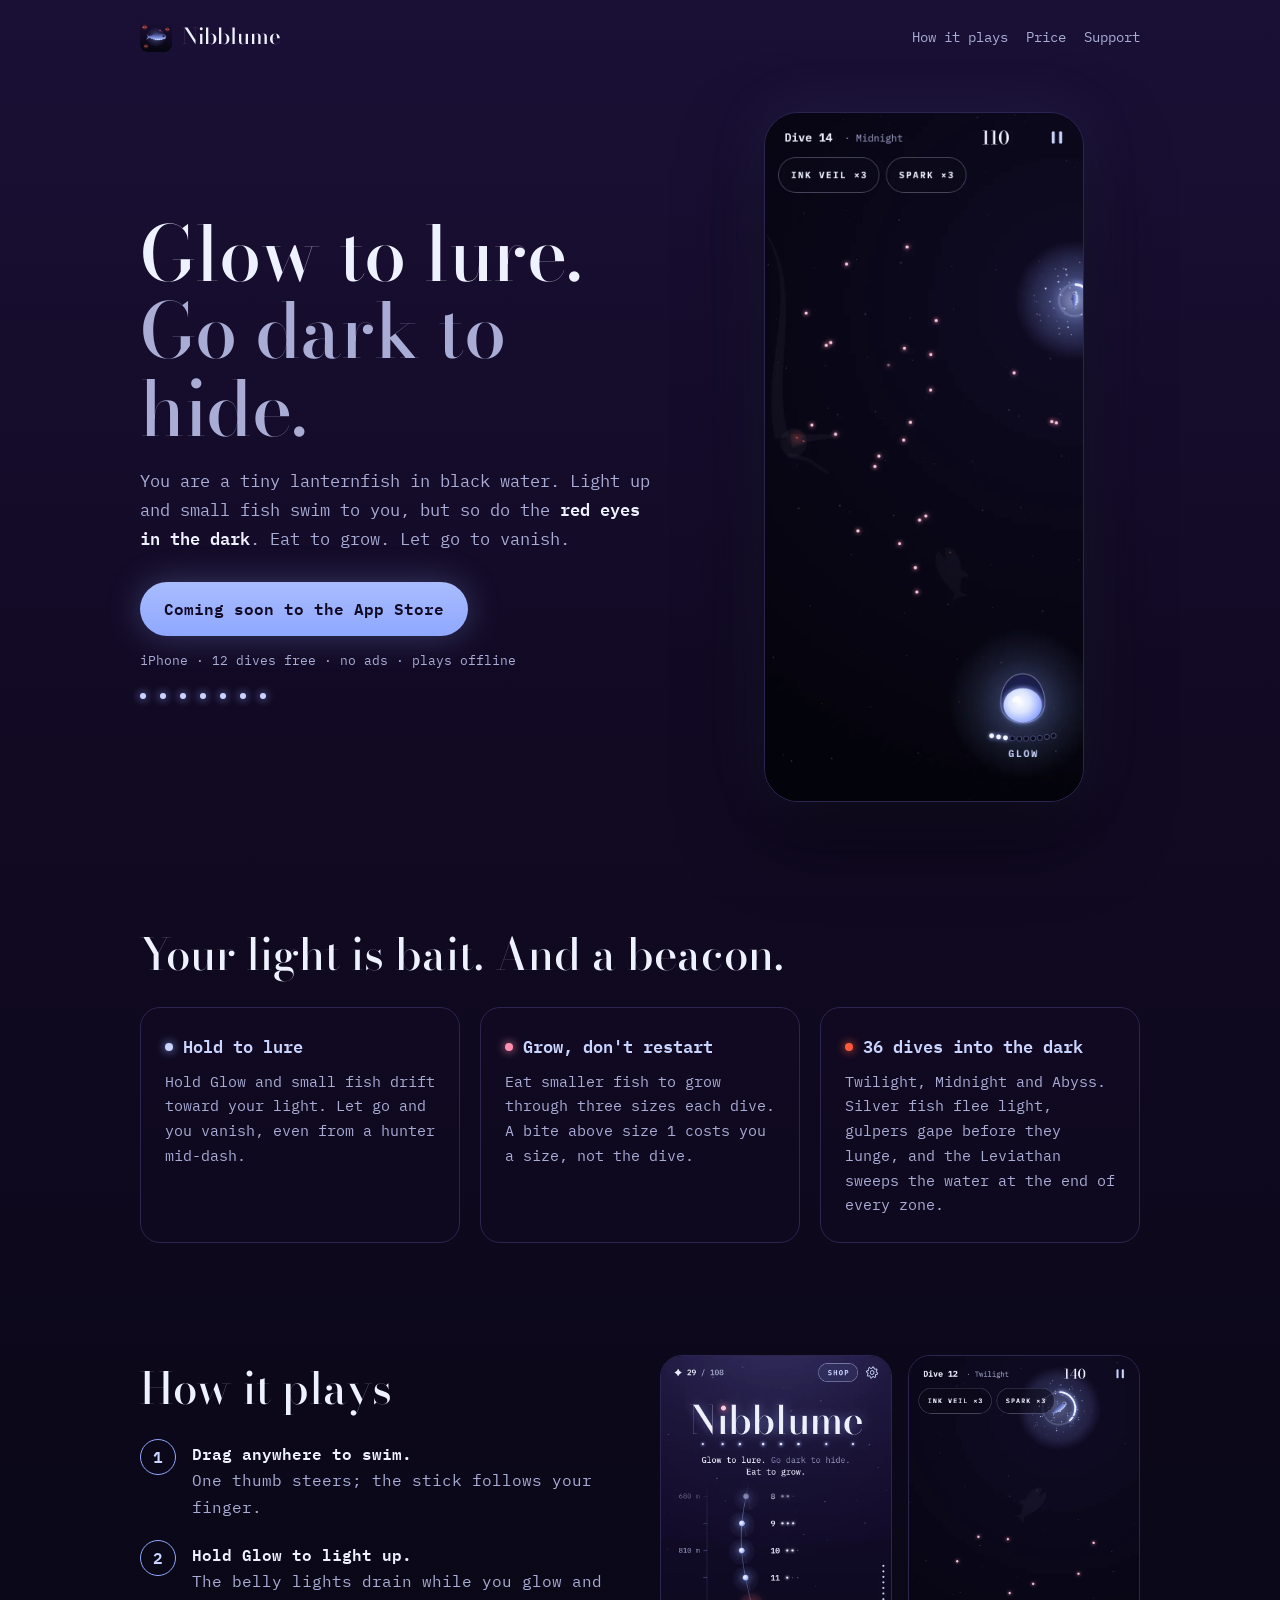
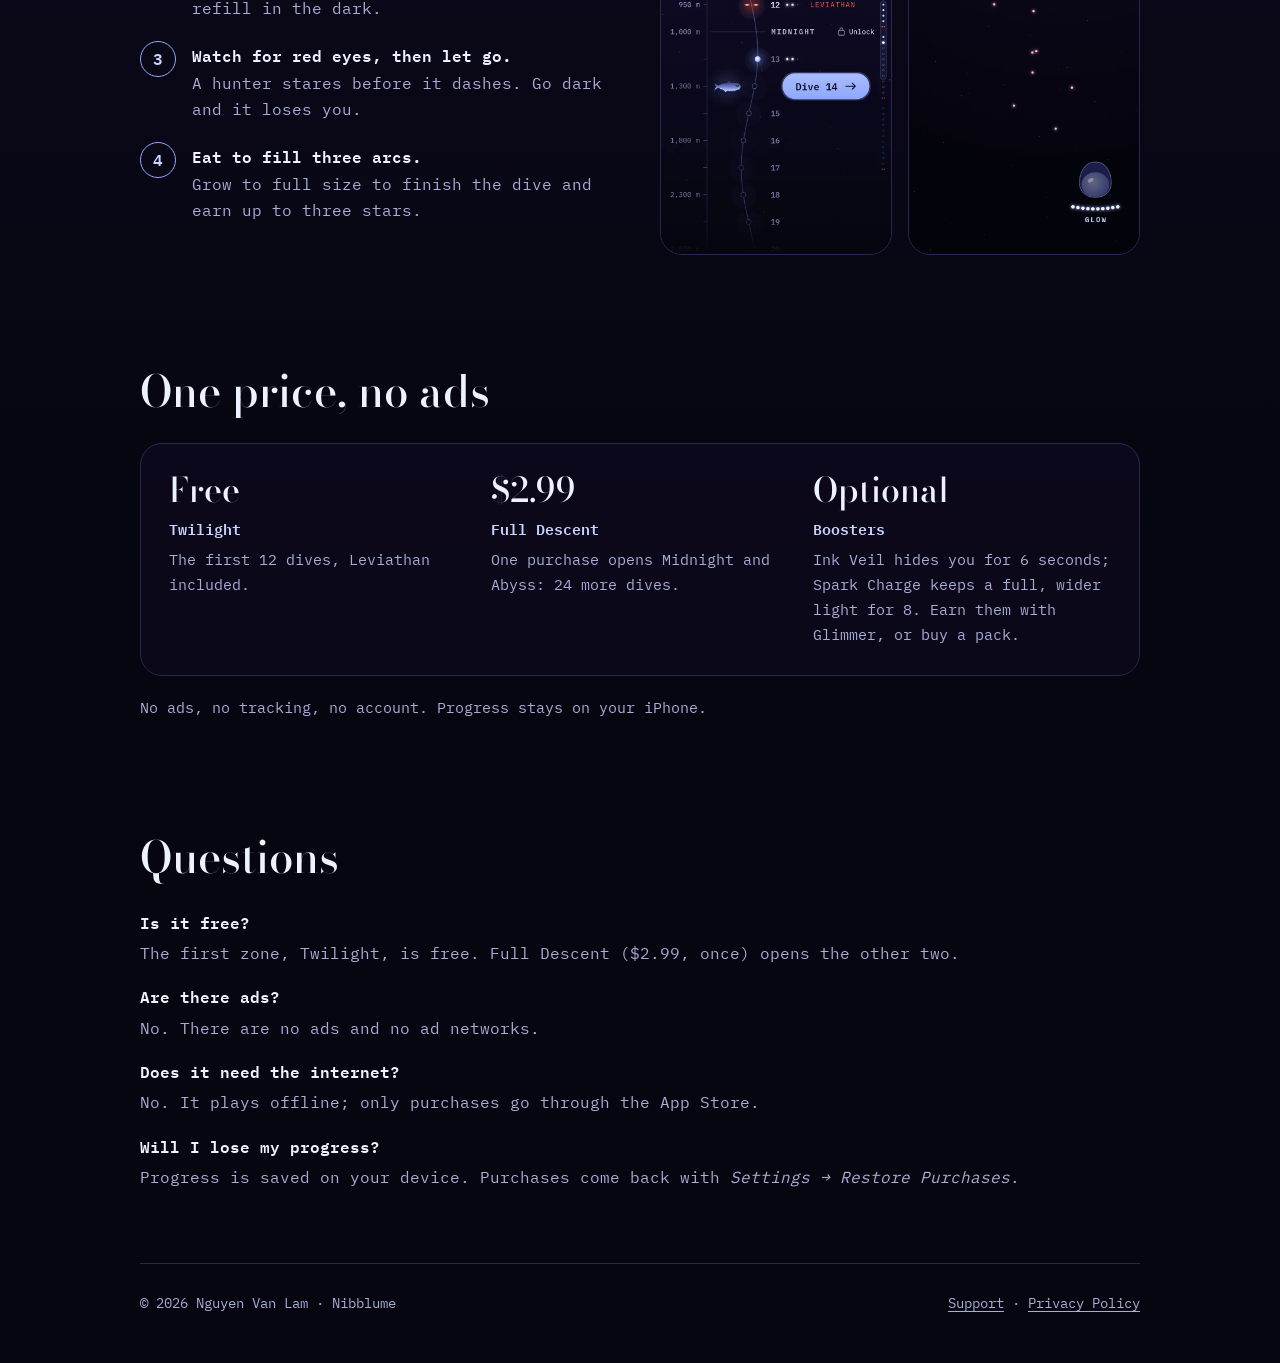
==== index.html @ 59c9d9d5 "feat: landing page, privacy and support for Nibblume Static HTML/CSS in the game's C v2 look (ink-vi" ====
<!doctype html>
<html lang="en">
<head>
<meta charset="utf-8">
<meta name="viewport" content="width=device-width, initial-scale=1">
<title>Nibblume: Glow to Lure, Go Dark to Hide (iPhone)</title>
<meta name="description" content="An iPhone game: you are a tiny lanternfish in black water. Hold Glow to lure small fish, let go to hide from red eyes, eat to grow. 12 dives free, no ads, plays offline.">
<link rel="canonical" href="https://nguyenvanlamm.github.io/nibblume-site/">
<link rel="icon" href="assets/img/favicon.svg" type="image/svg+xml">
<link rel="apple-touch-icon" href="assets/img/apple-touch-icon.png">
<meta name="theme-color" content="#1A1036">
<meta property="og:type" content="website">
<meta property="og:title" content="Nibblume: glow to lure, go dark to hide">
<meta property="og:description" content="A tiny lanternfish in black water. Light up and small fish swim to you, but so do the red eyes in the dark.">
<meta property="og:url" content="https://nguyenvanlamm.github.io/nibblume-site/">
<meta property="og:image" content="https://nguyenvanlamm.github.io/nibblume-site/assets/img/icon-512.png">
<link rel="stylesheet" href="assets/site.css">
</head>
<body>
<a class="skip" href="#main">Skip to content</a>
<div class="wrap">
  <header class="top">
    <a class="brand" href="./"><img src="assets/img/apple-touch-icon.png" alt="" width="32" height="32">Nibblume</a>
    <nav aria-label="Site"><a href="#how">How it plays</a><a href="#price">Price</a><a href="support.html">Support</a></nav>
  </header>

  <main id="main">
    <div class="hero">
      <div>
        <h1>Glow to lure.<br><span class="dark">Go dark to hide.</span></h1>
        <p class="lede">You are a tiny lanternfish in black water. Light up and small fish swim to you, but so do the
          <strong>red eyes in the dark</strong>. Eat to grow. Let go to vanish.</p>
        <span class="badge" role="text">Coming soon to the App Store</span>
        <span class="note">iPhone · 12 dives free · no ads · plays offline</span>
        <ul class="belly" aria-hidden="true"><li></li><li></li><li></li><li></li><li></li><li></li><li></li></ul>
      </div>
      <img class="phone" src="assets/img/dive14-glow.webp" width="390" height="844"
        alt="A dive at night: the glowing lanternfish lights a circle of water while pink prey lights drift nearby and the Glow button waits at the bottom right.">
    </div>

    <section aria-labelledby="why">
      <h2 id="why">Your light is bait. And a beacon.</h2>
      <div class="features">
        <div class="card">
          <h3><span class="dot peri" aria-hidden="true"></span>Hold to lure</h3>
          <p>Hold Glow and small fish drift toward your light. Let go and you vanish, even from a hunter mid-dash.</p>
        </div>
        <div class="card">
          <h3><span class="dot coral" aria-hidden="true"></span>Grow, don't restart</h3>
          <p>Eat smaller fish to grow through three sizes each dive. A bite above size 1 costs you a size, not the dive.</p>
        </div>
        <div class="card">
          <h3><span class="dot ember" aria-hidden="true"></span>36 dives into the dark</h3>
          <p>Twilight, Midnight and Abyss. Silver fish flee light, gulpers gape before they lunge, and the Leviathan
            sweeps the water at the end of every zone.</p>
        </div>
      </div>
    </section>

    <section id="how" aria-labelledby="how-h">
      <div class="plays">
        <div>
          <h2 id="how-h">How it plays</h2>
          <ol class="steps">
            <li><strong>Drag anywhere to swim.</strong>One thumb steers; the stick follows your finger.</li>
            <li><strong>Hold Glow to light up.</strong>The belly lights drain while you glow and refill in the dark.</li>
            <li><strong>Watch for red eyes, then let go.</strong>A hunter stares before it dashes. Go dark and it loses you.</li>
            <li><strong>Eat to fill three arcs.</strong>Grow to full size to finish the dive and earn up to three stars.</li>
          </ol>
        </div>
        <div class="shots">
          <img src="assets/img/home-14.webp" width="390" height="844" loading="lazy"
            alt="The home screen: a descent of 36 lights from Twilight into Midnight, with the next dive button.">
          <img src="assets/img/dive12-leviathan.webp" width="390" height="844" loading="lazy"
            alt="The last dive of Twilight: the lanternfish near the surface while prey lights scatter in the dark below.">
        </div>
      </div>
    </section>

    <section id="price" aria-labelledby="price-h">
      <h2 id="price-h">One price, no ads</h2>
      <div class="price">
        <div><div class="amt">Free</div><h3>Twilight</h3><p>The first 12 dives, Leviathan included.</p></div>
        <div><div class="amt">$2.99</div><h3>Full Descent</h3><p>One purchase opens Midnight and Abyss: 24 more dives.</p></div>
        <div><div class="amt">Optional</div><h3>Boosters</h3><p>Ink Veil hides you for 6 seconds; Spark Charge keeps a full, wider light for 8. Earn them with Glimmer, or buy a pack.</p></div>
      </div>
      <p class="honest">No ads, no tracking, no account. Progress stays on your iPhone.</p>
    </section>

    <section aria-labelledby="faq-h">
      <h2 id="faq-h">Questions</h2>
      <dl class="faq">
        <dt>Is it free?</dt>
        <dd>The first zone, Twilight, is free. Full Descent ($2.99, once) opens the other two.</dd>
        <dt>Are there ads?</dt>
        <dd>No. There are no ads and no ad networks.</dd>
        <dt>Does it need the internet?</dt>
        <dd>No. It plays offline; only purchases go through the App Store.</dd>
        <dt>Will I lose my progress?</dt>
        <dd>Progress is saved on your device. Purchases come back with <em>Settings → Restore Purchases</em>.</dd>
      </dl>
    </section>
  </main>

  <footer>
    <span>© 2026 Nguyen Van Lam · Nibblume</span>
    <span><a href="support.html">Support</a> · <a href="privacy.html">Privacy Policy</a></span>
  </footer>
</div>
</body>
</html>
---- assets/site.css ----
/* Nibblume site. Direction C v2: ink-violet water, periwinkle light for the fish and actions, coral for prey,
   ember for eyes. No amber, teal or lime. */
@font-face { font-family: "Bodoni Moda"; font-weight: 500; font-display: swap;
  src: url("fonts/bodoni_display_500.ttf") format("truetype"); }
@font-face { font-family: "IBM Plex Mono"; font-weight: 400; font-display: swap;
  src: url("fonts/plex_mono_400.ttf") format("truetype"); }
@font-face { font-family: "IBM Plex Mono"; font-weight: 600; font-display: swap;
  src: url("fonts/plex_mono_600.ttf") format("truetype"); }

:root {
  --ink0: #05060F; --ink1: #120A24; --ink2: #1A1036; --rim: #2C2550;
  --text: #EEF1FF; --muted: #A9ADD6; --peri: #8FA8FF; --peri-l: #C9D4FF; --coral: #FF8FB1; --ember: #FF5A3C;
  --serif: "Bodoni Moda", "Didot", Georgia, serif;
  --mono: "IBM Plex Mono", ui-monospace, "SF Mono", Menlo, monospace;
  color-scheme: dark;
}
* { box-sizing: border-box; }
html { -webkit-text-size-adjust: 100%; }
body {
  margin: 0; color: var(--text); background-color: var(--ink0);
  /* Deeper the further you scroll. */
  background-image: linear-gradient(180deg, var(--ink2) 0, var(--ink1) 700px, var(--ink0) 2200px);
  background-repeat: no-repeat;
  font: 400 16px/1.65 var(--mono);
  overflow-x: hidden;
}
img { max-width: 100%; height: auto; display: block; }
a { color: var(--peri-l); text-underline-offset: 3px; }
a:focus-visible { outline: 2px solid var(--peri); outline-offset: 3px; border-radius: 4px; }
.wrap { max-width: 1040px; margin: 0 auto; padding: 0 20px; }
.skip { position: absolute; left: -9999px; }
.skip:focus { left: 16px; top: 16px; background: var(--peri); color: var(--ink0); padding: 8px 12px; z-index: 2; }

header.top { display: flex; align-items: center; justify-content: space-between; padding: 20px 0; }
.brand { display: flex; align-items: center; gap: 10px; color: var(--text); text-decoration: none;
  font: 500 22px/1 var(--serif); }
.brand img { width: 32px; height: 32px; border-radius: 8px; }
nav a { margin-left: 18px; font-size: 14px; color: var(--muted); text-decoration: none; white-space: nowrap; }
nav a:hover { color: var(--peri-l); }

.hero { display: grid; grid-template-columns: 1.1fr .9fr; gap: 40px; align-items: center; padding: 40px 0 72px; }
.hero h1 { font: 500 clamp(44px, 7vw, 76px)/1.02 var(--serif); margin: 0 0 20px; letter-spacing: -.5px; }
.hero h1 .dark { color: var(--muted); }
.lede { font-size: 17px; color: var(--muted); max-width: 34em; margin: 0 0 28px; }
.lede strong { color: var(--text); font-weight: 600; }
.badge { display: inline-flex; align-items: center; gap: 10px; padding: 14px 24px; border-radius: 999px;
  background: linear-gradient(180deg, #A9BCFF, var(--peri)); color: var(--ink1); font-weight: 600;
  box-shadow: 0 0 34px rgba(143, 168, 255, .3); }
.note { display: block; margin-top: 14px; font-size: 13px; color: var(--muted); }
.belly { display: flex; gap: 14px; margin: 22px 0 0; padding: 0; list-style: none; }
.belly li { width: 6px; height: 6px; border-radius: 50%; background: var(--peri-l); box-shadow: 0 0 8px var(--peri); }
.phone { max-width: 320px; margin: 0 auto; border-radius: 34px; overflow: hidden; border: 1px solid var(--rim);
  box-shadow: 0 30px 80px rgba(0, 0, 0, .55), 0 0 60px rgba(143, 168, 255, .12); }

section { padding: 56px 0; }
h2 { font: 500 clamp(32px, 4.6vw, 44px)/1.1 var(--serif); margin: 0 0 28px; }
.features { display: grid; grid-template-columns: repeat(3, 1fr); gap: 20px; }
.card { border: 1px solid var(--rim); border-radius: 20px; padding: 24px; background: rgba(18, 10, 36, .55); }
.card h3 { margin: 0 0 10px; font-size: 17px; font-weight: 600; color: var(--peri-l); }
.card p { margin: 0; color: var(--muted); font-size: 15px; }
.card .dot { display: inline-block; width: 8px; height: 8px; border-radius: 50%; margin-right: 10px; vertical-align: 2px; }
.dot.peri { background: var(--peri-l); box-shadow: 0 0 10px var(--peri); }
.dot.coral { background: var(--coral); box-shadow: 0 0 10px var(--coral); }
.dot.ember { background: var(--ember); box-shadow: 0 0 10px var(--ember); }

.plays { display: grid; grid-template-columns: 1fr 1fr; gap: 40px; align-items: center; }
.steps { counter-reset: s; list-style: none; margin: 0; padding: 0; }
.steps li { counter-increment: s; position: relative; padding: 0 0 22px 52px; color: var(--muted); }
.steps li::before { content: counter(s); position: absolute; left: 0; top: -2px; width: 34px; height: 34px;
  border-radius: 50%; border: 1px solid var(--peri); color: var(--peri-l); display: grid; place-items: center;
  font-weight: 600; }
.steps strong { display: block; color: var(--text); font-weight: 600; }
.shots { display: grid; grid-template-columns: 1fr 1fr; gap: 16px; }
.shots img { border-radius: 22px; border: 1px solid var(--rim); }

.price { border: 1px solid var(--rim); border-radius: 22px; padding: 28px; display: grid;
  grid-template-columns: repeat(3, 1fr); gap: 24px; background: rgba(18, 10, 36, .55); }
.price h3 { margin: 0 0 6px; font-size: 15px; font-weight: 600; color: var(--peri-l); }
.price p { margin: 0; color: var(--muted); font-size: 15px; }
.price .amt { font: 500 34px/1.1 var(--serif); color: var(--text); margin-bottom: 8px; }
.honest { margin: 20px 0 0; color: var(--muted); font-size: 15px; }

.faq dt { font-weight: 600; margin-top: 18px; }
.faq dd { margin: 4px 0 0; color: var(--muted); }

footer { border-top: 1px solid var(--rim); padding: 28px 0 48px; color: var(--muted); font-size: 14px;
  display: flex; flex-wrap: wrap; gap: 18px; justify-content: space-between; }
footer a { color: var(--muted); }

/* Text pages. */
.doc { max-width: 680px; padding: 24px 0 56px; }
.doc h1 { font: 500 44px/1.1 var(--serif); margin: 16px 0 6px; }
.doc h2 { font-size: 28px; margin: 36px 0 8px; }
.doc p, .doc li { color: var(--muted); }
.doc strong, .doc em { color: var(--text); }

@media (max-width: 820px) {
  .hero, .plays { grid-template-columns: 1fr; }
  .features, .price { grid-template-columns: 1fr; }
  .hero { padding-top: 16px; }
  nav a { margin-left: 12px; }
}
@media (max-width: 480px) {
  nav a[href^="#"] { display: none; }
}
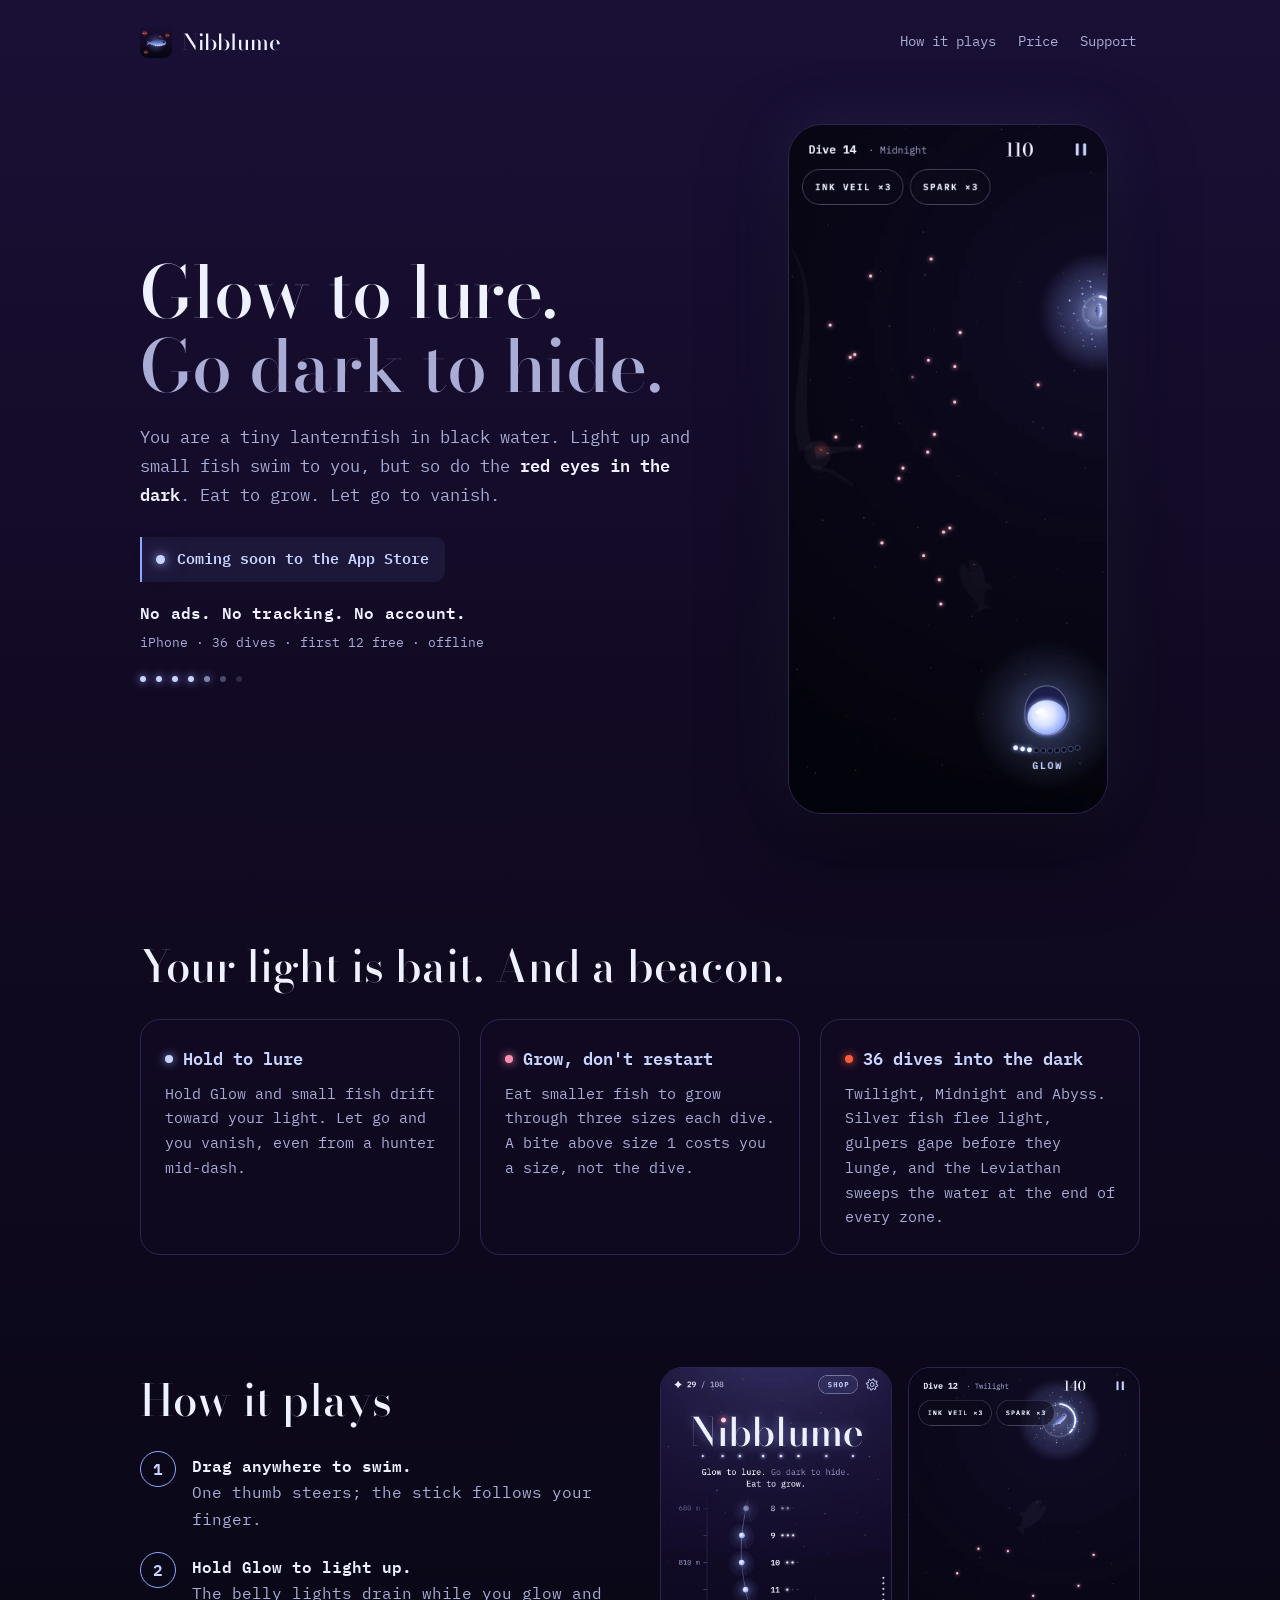
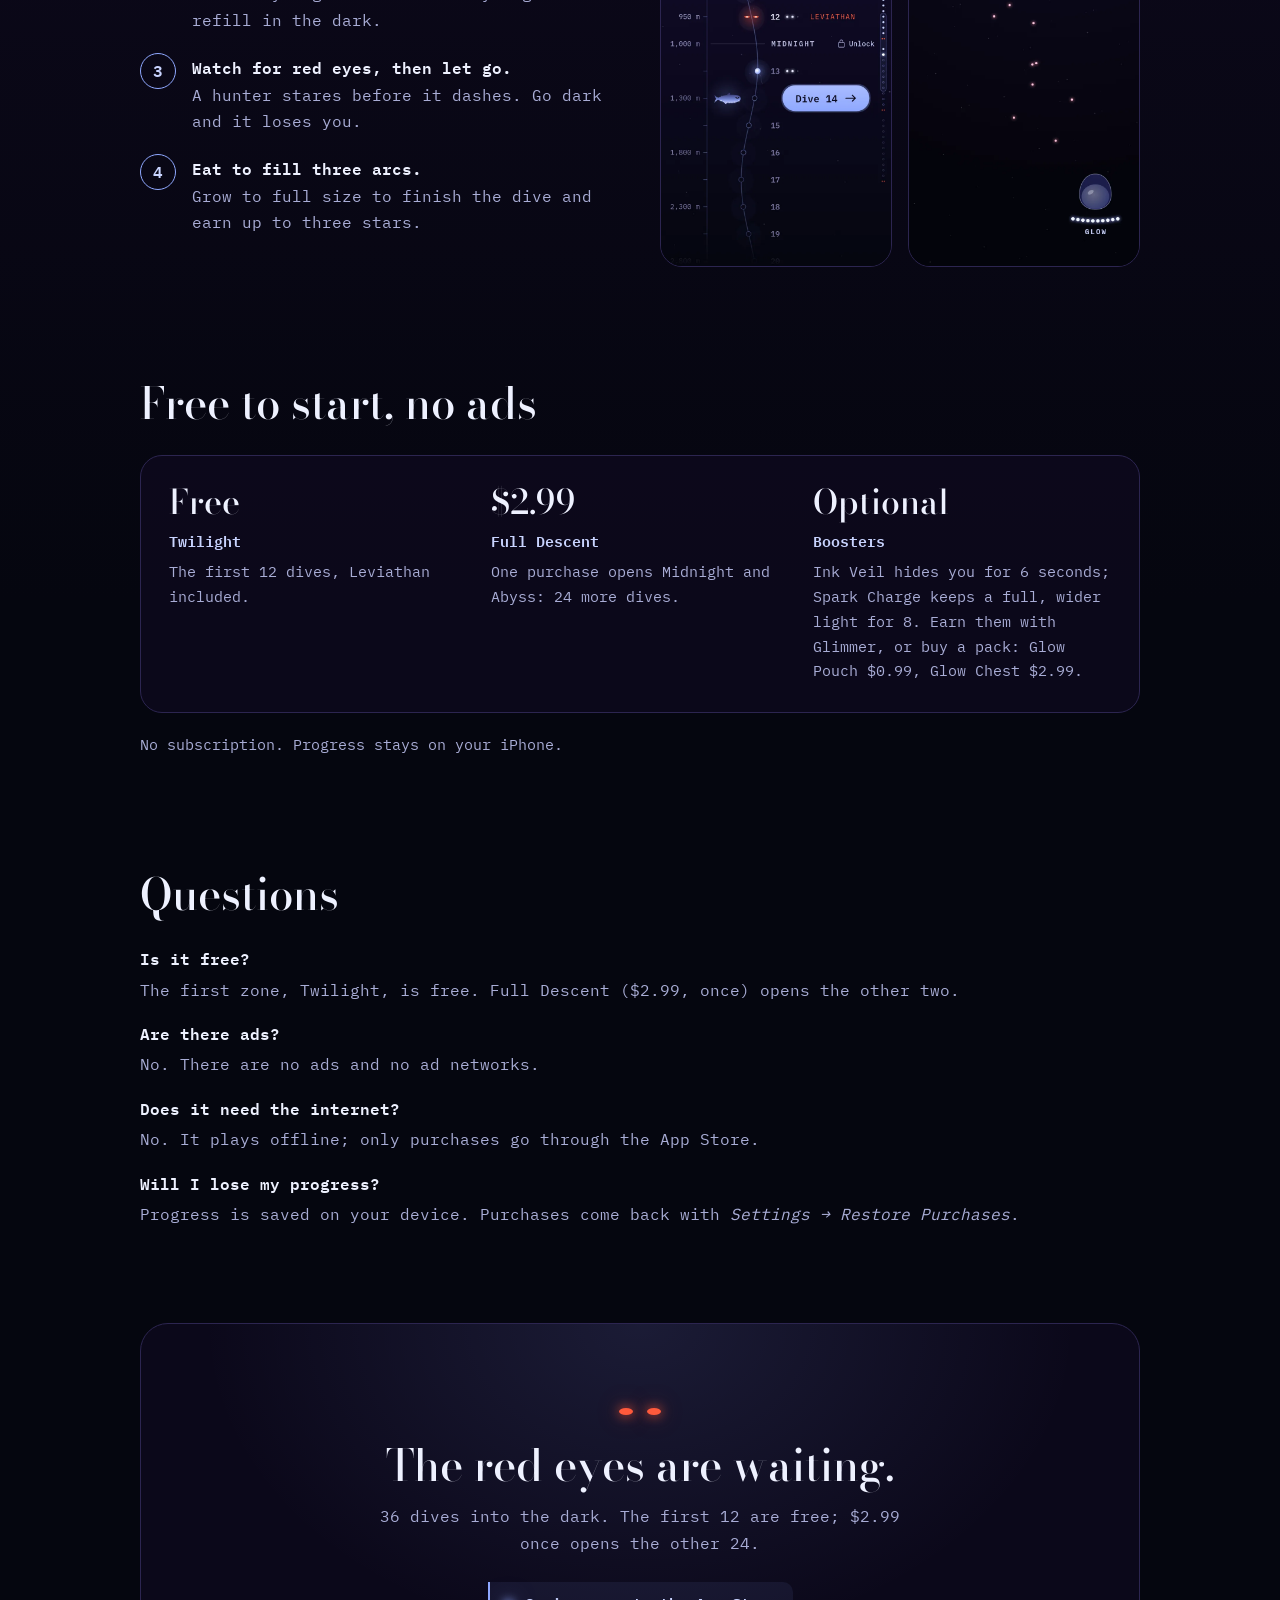
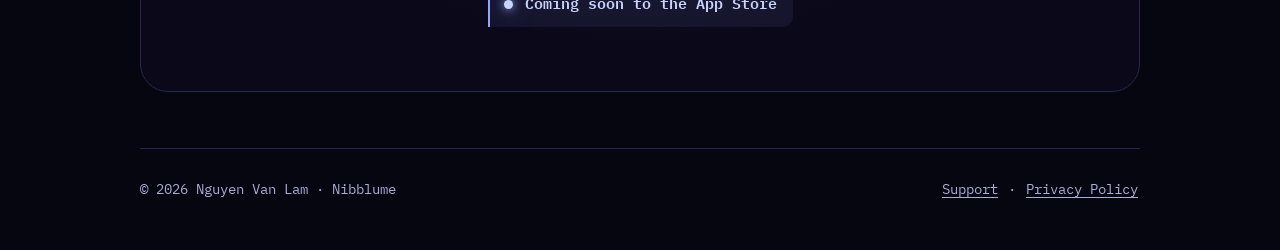
==== commit 7ba1c7a6: "feat: clearer launch status, closing band and larger tap targets - hero: "Coming soon" as a status c" ====
--- a/index.html
+++ b/index.html
@@ -4,17 +4,94 @@
 <meta charset="utf-8">
 <meta name="viewport" content="width=device-width, initial-scale=1">
 <title>Nibblume: Glow to Lure, Go Dark to Hide (iPhone)</title>
-<meta name="description" content="An iPhone game: you are a tiny lanternfish in black water. Hold Glow to lure small fish, let go to hide from red eyes, eat to grow. 12 dives free, no ads, plays offline.">
+<meta name="description" content="An iPhone game: you are a tiny lanternfish in black water. Hold Glow to lure small fish, let go to hide from red eyes. 12 dives free, no ads, plays offline.">
+<meta name="robots" content="index, follow, max-image-preview:large">
+<meta name="author" content="Nguyen Van Lam">
 <link rel="canonical" href="https://nguyenvanlamm.github.io/nibblume-site/">
+<link rel="alternate" type="text/markdown" href="index.html.md" title="Nibblume (Markdown)">
+<link rel="describedby" href="llms.txt" type="text/plain">
 <link rel="icon" href="assets/img/favicon.svg" type="image/svg+xml">
 <link rel="apple-touch-icon" href="assets/img/apple-touch-icon.png">
 <meta name="theme-color" content="#1A1036">
 <meta property="og:type" content="website">
+<meta property="og:site_name" content="Nibblume">
+<meta property="og:locale" content="en_US">
 <meta property="og:title" content="Nibblume: glow to lure, go dark to hide">
 <meta property="og:description" content="A tiny lanternfish in black water. Light up and small fish swim to you, but so do the red eyes in the dark.">
 <meta property="og:url" content="https://nguyenvanlamm.github.io/nibblume-site/">
-<meta property="og:image" content="https://nguyenvanlamm.github.io/nibblume-site/assets/img/icon-512.png">
+<meta property="og:image" content="https://nguyenvanlamm.github.io/nibblume-site/assets/img/share-card.jpg">
+<meta property="og:image:width" content="1200">
+<meta property="og:image:height" content="630">
+<meta property="og:image:alt" content="Nibblume: Glow to lure. Go dark to hide. A glowing blue lanternfish in black water, watched by three pairs of red eyes.">
+<meta name="twitter:card" content="summary_large_image">
+<meta name="twitter:title" content="Nibblume: glow to lure, go dark to hide">
+<meta name="twitter:description" content="A tiny lanternfish in black water. Light up and small fish swim to you, but so do the red eyes in the dark. iPhone, no ads.">
+<meta name="twitter:image" content="https://nguyenvanlamm.github.io/nibblume-site/assets/img/share-card.jpg">
+<meta name="twitter:image:alt" content="Nibblume: Glow to lure. Go dark to hide. A glowing blue lanternfish in black water, watched by three pairs of red eyes.">
 <link rel="stylesheet" href="assets/site.css">
+<script type="application/ld+json">
+{
+  "@context": "https://schema.org",
+  "@graph": [
+    {
+      "@type": "WebSite",
+      "@id": "https://nguyenvanlamm.github.io/nibblume-site/#website",
+      "name": "Nibblume",
+      "url": "https://nguyenvanlamm.github.io/nibblume-site/",
+      "inLanguage": "en",
+      "publisher": { "@id": "https://nguyenvanlamm.github.io/nibblume-site/#author" }
+    },
+    {
+      "@type": "Person",
+      "@id": "https://nguyenvanlamm.github.io/nibblume-site/#author",
+      "name": "Nguyen Van Lam"
+    },
+    {
+      "@type": ["VideoGame", "MobileApplication"],
+      "@id": "https://nguyenvanlamm.github.io/nibblume-site/#game",
+      "name": "Nibblume",
+      "alternativeHeadline": "Glow to lure. Go dark to hide.",
+      "description": "An iPhone game played in black water: you are a tiny lanternfish. Hold Glow and small fish swim to your light, but hunters with red eyes see it too; let go to vanish. Eat smaller fish to grow through three sizes on each of 36 dives across three zones: Twilight, Midnight and Abyss. The first 12 dives are free, there are no ads, and it plays offline.",
+      "url": "https://nguyenvanlamm.github.io/nibblume-site/",
+      "image": "https://nguyenvanlamm.github.io/nibblume-site/assets/img/share-card.jpg",
+      "screenshot": [
+        "https://nguyenvanlamm.github.io/nibblume-site/assets/img/dive14-glow.webp",
+        "https://nguyenvanlamm.github.io/nibblume-site/assets/img/home-14.webp",
+        "https://nguyenvanlamm.github.io/nibblume-site/assets/img/dive12-leviathan.webp"
+      ],
+      "gamePlatform": "iPhone",
+      "operatingSystem": "iOS",
+      "applicationCategory": "GameApplication",
+      "genre": ["Action", "Casual"],
+      "playMode": "SinglePlayer",
+      "numberOfPlayers": { "@type": "QuantitativeValue", "value": 1 },
+      "inLanguage": "en",
+      "isAccessibleForFree": true,
+      "offers": {
+        "@type": "Offer",
+        "price": "0",
+        "priceCurrency": "USD",
+        "category": "free",
+        "description": "Free to play with in-app purchases: Twilight, the first 12 dives, is free; Full Descent is a one-time $2.99 purchase that opens Midnight and Abyss (24 more dives); optional booster packs Glow Pouch ($0.99) and Glow Chest ($2.99). US prices."
+      },
+      "author": { "@id": "https://nguyenvanlamm.github.io/nibblume-site/#author" },
+      "publisher": { "@id": "https://nguyenvanlamm.github.io/nibblume-site/#author" }
+    },
+    {
+      "@type": "FAQPage",
+      "@id": "https://nguyenvanlamm.github.io/nibblume-site/#faq",
+      "isPartOf": { "@id": "https://nguyenvanlamm.github.io/nibblume-site/#website" },
+      "about": { "@id": "https://nguyenvanlamm.github.io/nibblume-site/#game" },
+      "mainEntity": [
+        { "@type": "Question", "name": "Is it free?", "acceptedAnswer": { "@type": "Answer", "text": "The first zone, Twilight, is free. Full Descent ($2.99, once) opens the other two." } },
+        { "@type": "Question", "name": "Are there ads?", "acceptedAnswer": { "@type": "Answer", "text": "No. There are no ads and no ad networks." } },
+        { "@type": "Question", "name": "Does it need the internet?", "acceptedAnswer": { "@type": "Answer", "text": "No. It plays offline; only purchases go through the App Store." } },
+        { "@type": "Question", "name": "Will I lose my progress?", "acceptedAnswer": { "@type": "Answer", "text": "Progress is saved on your device. Purchases come back with Settings → Restore Purchases." } }
+      ]
+    }
+  ]
+}
+</script>
 </head>
 <body>
 <a class="skip" href="#main">Skip to content</a>
@@ -30,8 +107,9 @@
         <h1>Glow to lure.<br><span class="dark">Go dark to hide.</span></h1>
         <p class="lede">You are a tiny lanternfish in black water. Light up and small fish swim to you, but so do the
           <strong>red eyes in the dark</strong>. Eat to grow. Let go to vanish.</p>
-        <span class="badge" role="text">Coming soon to the App Store</span>
-        <span class="note">iPhone · 12 dives free · no ads · plays offline</span>
+        <p class="status"><span class="pulse" aria-hidden="true"></span>Coming soon to the App Store</p>
+        <p class="promise">No ads. No tracking. No account.</p>
+        <p class="note">iPhone · 36 dives · first 12 free · offline</p>
         <ul class="belly" aria-hidden="true"><li></li><li></li><li></li><li></li><li></li><li></li><li></li></ul>
       </div>
       <img class="phone" src="assets/img/dive14-glow.webp" width="390" height="844"
@@ -78,13 +156,13 @@
     </section>
 
     <section id="price" aria-labelledby="price-h">
-      <h2 id="price-h">One price, no ads</h2>
+      <h2 id="price-h">Free to start, no ads</h2>
       <div class="price">
         <div><div class="amt">Free</div><h3>Twilight</h3><p>The first 12 dives, Leviathan included.</p></div>
         <div><div class="amt">$2.99</div><h3>Full Descent</h3><p>One purchase opens Midnight and Abyss: 24 more dives.</p></div>
-        <div><div class="amt">Optional</div><h3>Boosters</h3><p>Ink Veil hides you for 6 seconds; Spark Charge keeps a full, wider light for 8. Earn them with Glimmer, or buy a pack.</p></div>
+        <div><div class="amt">Optional</div><h3>Boosters</h3><p>Ink Veil hides you for 6 seconds; Spark Charge keeps a full, wider light for 8. Earn them with Glimmer, or buy a pack: Glow Pouch $0.99, Glow Chest $2.99.</p></div>
       </div>
-      <p class="honest">No ads, no tracking, no account. Progress stays on your iPhone.</p>
+      <p class="honest">No subscription. Progress stays on your iPhone.</p>
     </section>
 
     <section aria-labelledby="faq-h">
@@ -100,6 +178,13 @@
         <dd>Progress is saved on your device. Purchases come back with <em>Settings → Restore Purchases</em>.</dd>
       </dl>
     </section>
+
+    <section class="closing" aria-labelledby="closing-h">
+      <span class="eyes" aria-hidden="true"><i></i><i></i></span>
+      <h2 id="closing-h">The red eyes are waiting.</h2>
+      <p>36 dives into the dark. The first 12 are free; $2.99 once opens the other 24.</p>
+      <p class="status"><span class="pulse" aria-hidden="true"></span>Coming soon to the App Store</p>
+    </section>
   </main>
 
   <footer>
--- a/assets/site.css
+++ b/assets/site.css
@@ -32,24 +32,39 @@
 .skip:focus { left: 16px; top: 16px; background: var(--peri); color: var(--ink0); padding: 8px 12px; z-index: 2; }
 
 header.top { display: flex; align-items: center; justify-content: space-between; padding: 20px 0; }
-.brand { display: flex; align-items: center; gap: 10px; color: var(--text); text-decoration: none;
+.brand { display: flex; align-items: center; gap: 10px; min-height: 44px; color: var(--text); text-decoration: none;
   font: 500 22px/1 var(--serif); }
 .brand img { width: 32px; height: 32px; border-radius: 8px; }
-nav a { margin-left: 18px; font-size: 14px; color: var(--muted); text-decoration: none; white-space: nowrap; }
+/* 44 px hit areas for thumbs; the visible text stays small. */
+nav a { display: inline-flex; align-items: center; justify-content: center; min-height: 44px; min-width: 44px; padding: 0 4px; margin-left: 14px;
+  font-size: 14px; color: var(--muted); text-decoration: none; white-space: nowrap; }
 nav a:hover { color: var(--peri-l); }
 
-.hero { display: grid; grid-template-columns: 1.1fr .9fr; gap: 40px; align-items: center; padding: 40px 0 72px; }
-.hero h1 { font: 500 clamp(44px, 7vw, 76px)/1.02 var(--serif); margin: 0 0 20px; letter-spacing: -.5px; }
+.hero { display: grid; grid-template-columns: 1.2fr .8fr; gap: 40px; align-items: center; padding: 40px 0 72px; }
+/* Each sentence of the headline gets its own line on desktop; balance avoids a one-word orphan. */
+.hero h1 { font: 500 clamp(44px, 6.4vw, 72px)/1.02 var(--serif); margin: 0 0 20px; letter-spacing: -.5px;
+  text-wrap: balance; }
 .hero h1 .dark { color: var(--muted); }
 .lede { font-size: 17px; color: var(--muted); max-width: 34em; margin: 0 0 28px; }
 .lede strong { color: var(--text); font-weight: 600; }
-.badge { display: inline-flex; align-items: center; gap: 10px; padding: 14px 24px; border-radius: 999px;
-  background: linear-gradient(180deg, #A9BCFF, var(--peri)); color: var(--ink1); font-weight: 600;
-  box-shadow: 0 0 34px rgba(143, 168, 255, .3); }
-.note { display: block; margin-top: 14px; font-size: 13px; color: var(--muted); }
-.belly { display: flex; gap: 14px; margin: 22px 0 0; padding: 0; list-style: none; }
+/* Launch state, not a button: no fill, no pill, a breathing periwinkle light like the fish's.
+   Periwinkle stays the action colour; nothing on the page pretends to be tappable. */
+.status { display: inline-flex; align-items: center; gap: 12px; margin: 0; padding: 10px 16px 10px 14px;
+  border-left: 2px solid var(--peri); border-radius: 0 10px 10px 0; background: rgba(143, 168, 255, .08);
+  color: var(--peri-l); font-weight: 600; font-size: 15px; cursor: default; }
+.pulse { flex: none; width: 9px; height: 9px; border-radius: 50%; background: var(--peri-l);
+  box-shadow: 0 0 10px var(--peri), 0 0 22px rgba(143, 168, 255, .5); animation: breathe 2.8s ease-in-out infinite; }
+@keyframes breathe { 50% { opacity: .35; box-shadow: 0 0 4px var(--peri); } }
+@media (prefers-reduced-motion: reduce) { .pulse { animation: none; } }
+.promise { margin: 18px 0 0; font-weight: 600; color: var(--text); letter-spacing: .2px; }
+.note { margin: 6px 0 0; font-size: 13px; color: var(--muted); }
+/* Belly lights draining left to right: reads as the game's glow meter, not a carousel pager. */
+.belly { display: flex; gap: 10px; margin: 22px 0 0; padding: 0; list-style: none; }
 .belly li { width: 6px; height: 6px; border-radius: 50%; background: var(--peri-l); box-shadow: 0 0 8px var(--peri); }
-.phone { max-width: 320px; margin: 0 auto; border-radius: 34px; overflow: hidden; border: 1px solid var(--rim);
+.belly li:nth-child(5) { opacity: .6; }
+.belly li:nth-child(6) { opacity: .32; box-shadow: none; }
+.belly li:nth-child(7) { opacity: .16; box-shadow: none; }
+.phone { width: 100%; max-width: 320px; margin: 0 auto; border-radius: 34px; overflow: hidden; border: 1px solid var(--rim);
   box-shadow: 0 30px 80px rgba(0, 0, 0, .55), 0 0 60px rgba(143, 168, 255, .12); }
 
 section { padding: 56px 0; }
@@ -83,9 +98,20 @@
 .faq dt { font-weight: 600; margin-top: 18px; }
 .faq dd { margin: 4px 0 0; color: var(--muted); }
 
-footer { border-top: 1px solid var(--rim); padding: 28px 0 48px; color: var(--muted); font-size: 14px;
-  display: flex; flex-wrap: wrap; gap: 18px; justify-content: space-between; }
-footer a { color: var(--muted); }
+footer { border-top: 1px solid var(--rim); padding: 16px 0 36px; color: var(--muted); font-size: 14px;
+  display: flex; flex-wrap: wrap; align-items: center; gap: 4px 18px; justify-content: space-between; }
+footer a { display: inline-block; min-width: 44px; padding: 13px 2px; text-align: center; color: var(--muted); }
+
+/* Closing band: the page ends on the dark and the launch state, not on legal links. */
+.closing { margin: 24px 0 56px; padding: 72px 24px 64px; text-align: center; border: 1px solid var(--rim);
+  border-radius: 28px; background: radial-gradient(ellipse at 50% 0, rgba(143, 168, 255, .12), transparent 62%),
+  rgba(18, 10, 36, .55); }
+.closing h2 { margin: 18px 0 14px; text-wrap: balance; }
+.closing p { margin: 0 auto 26px; max-width: 34em; color: var(--muted); }
+.closing .status { margin: 0; color: var(--peri-l); }
+.eyes { display: inline-flex; gap: 14px; }
+.eyes i { width: 14px; height: 7px; border-radius: 50%; background: var(--ember);
+  box-shadow: 0 0 12px var(--ember), 0 0 26px rgba(255, 90, 60, .45); }
 
 /* Text pages. */
 .doc { max-width: 680px; padding: 24px 0 56px; }
@@ -101,5 +127,7 @@
   nav a { margin-left: 12px; }
 }
 @media (max-width: 480px) {
-  nav a[href^="#"] { display: none; }
+  nav a[href="#how"] { display: none; }
+  nav a { margin-left: 6px; }
+  .closing { padding: 56px 18px 48px; }
 }
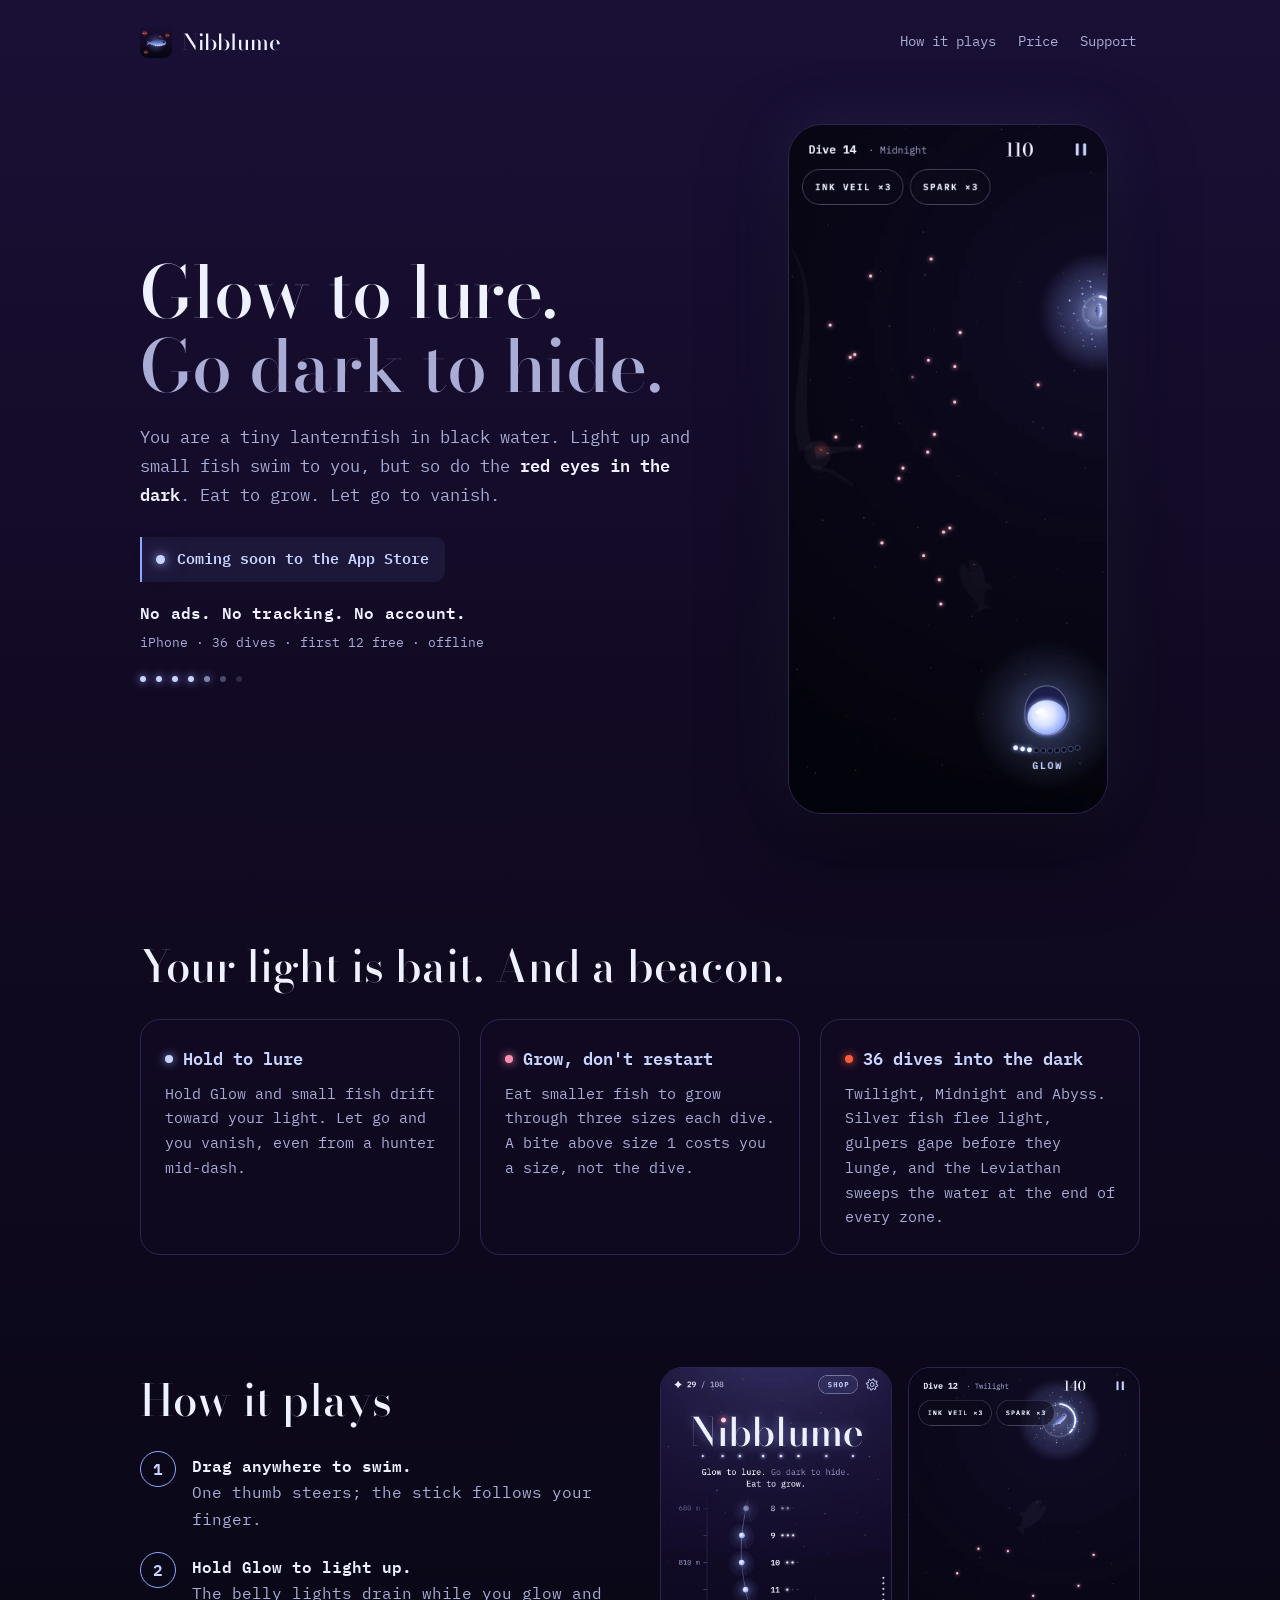
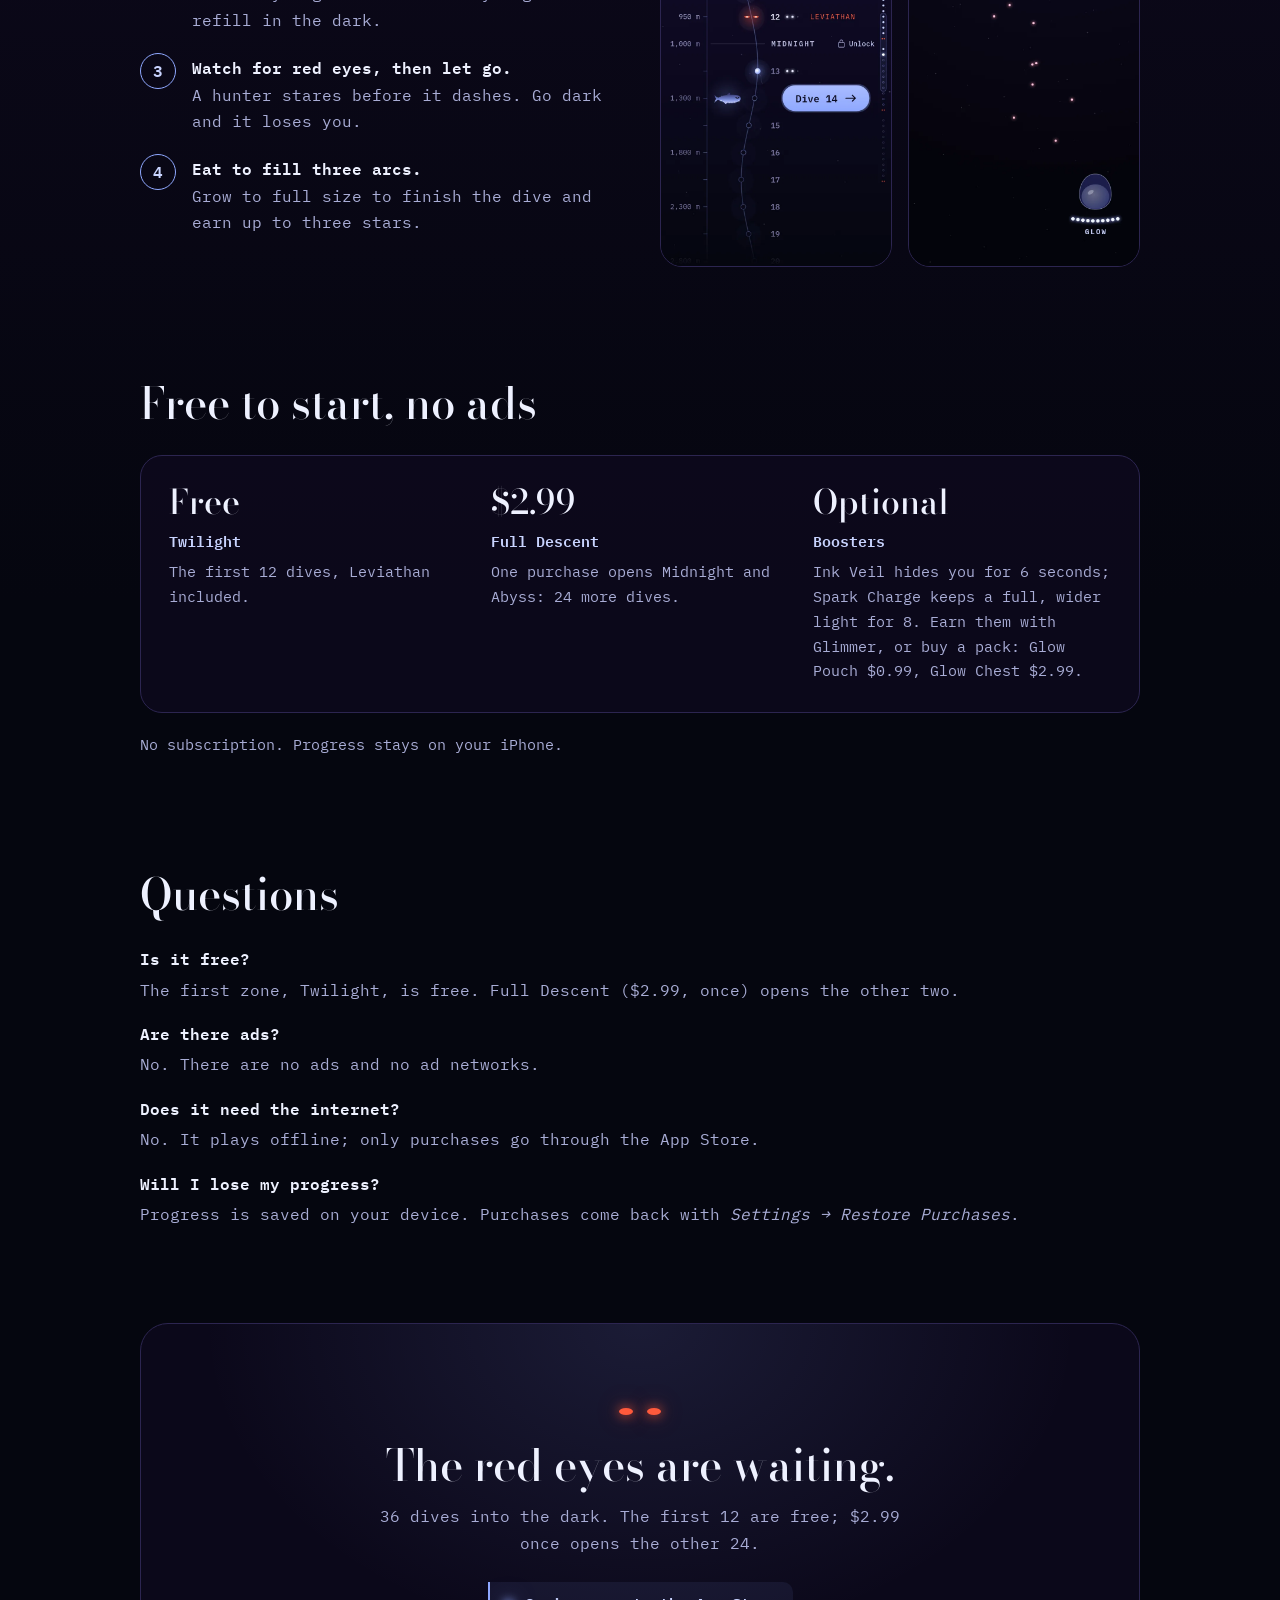
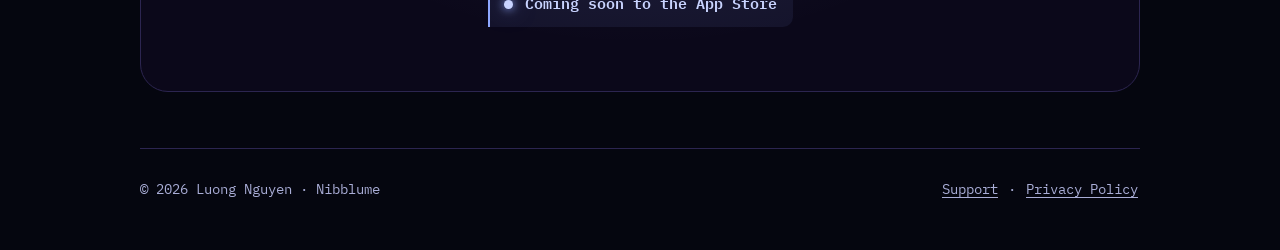
==== commit c7c2bfc5: "fix: name Luong Nguyen as the copyright holder Co-Authored-By: Claude Opus 5.5 <noreply@anthropic.co" ====
--- a/index.html
+++ b/index.html
@@ -6,7 +6,7 @@
 <title>Nibblume: Glow to Lure, Go Dark to Hide (iPhone)</title>
 <meta name="description" content="An iPhone game: you are a tiny lanternfish in black water. Hold Glow to lure small fish, let go to hide from red eyes. 12 dives free, no ads, plays offline.">
 <meta name="robots" content="index, follow, max-image-preview:large">
-<meta name="author" content="Nguyen Van Lam">
+<meta name="author" content="Luong Nguyen">
 <link rel="canonical" href="https://nguyenvanlamm.github.io/nibblume-site/">
 <link rel="alternate" type="text/markdown" href="index.html.md" title="Nibblume (Markdown)">
 <link rel="describedby" href="llms.txt" type="text/plain">
@@ -44,7 +44,7 @@
     {
       "@type": "Person",
       "@id": "https://nguyenvanlamm.github.io/nibblume-site/#author",
-      "name": "Nguyen Van Lam"
+      "name": "Luong Nguyen"
     },
     {
       "@type": ["VideoGame", "MobileApplication"],
@@ -188,7 +188,7 @@
   </main>
 
   <footer>
-    <span>© 2026 Nguyen Van Lam · Nibblume</span>
+    <span>© 2026 Luong Nguyen · Nibblume</span>
     <span><a href="support.html">Support</a> · <a href="privacy.html">Privacy Policy</a></span>
   </footer>
 </div>
